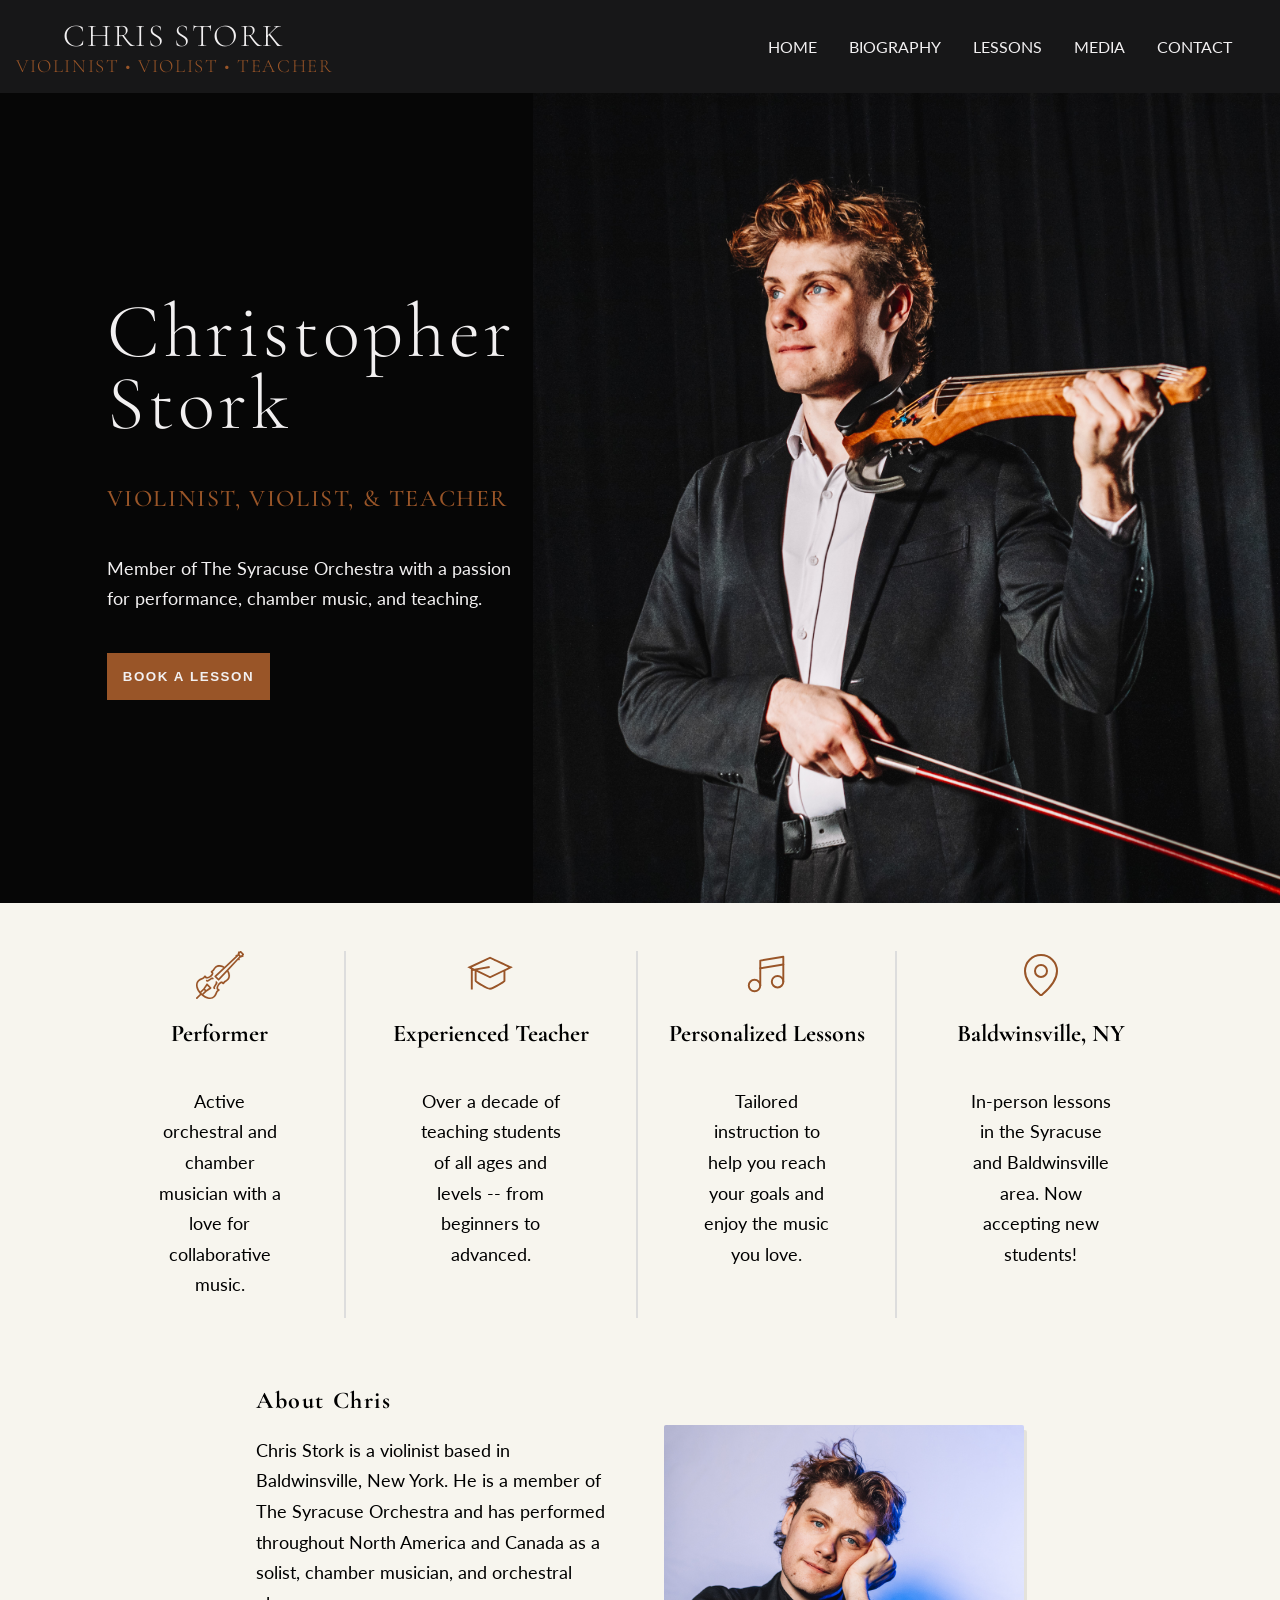
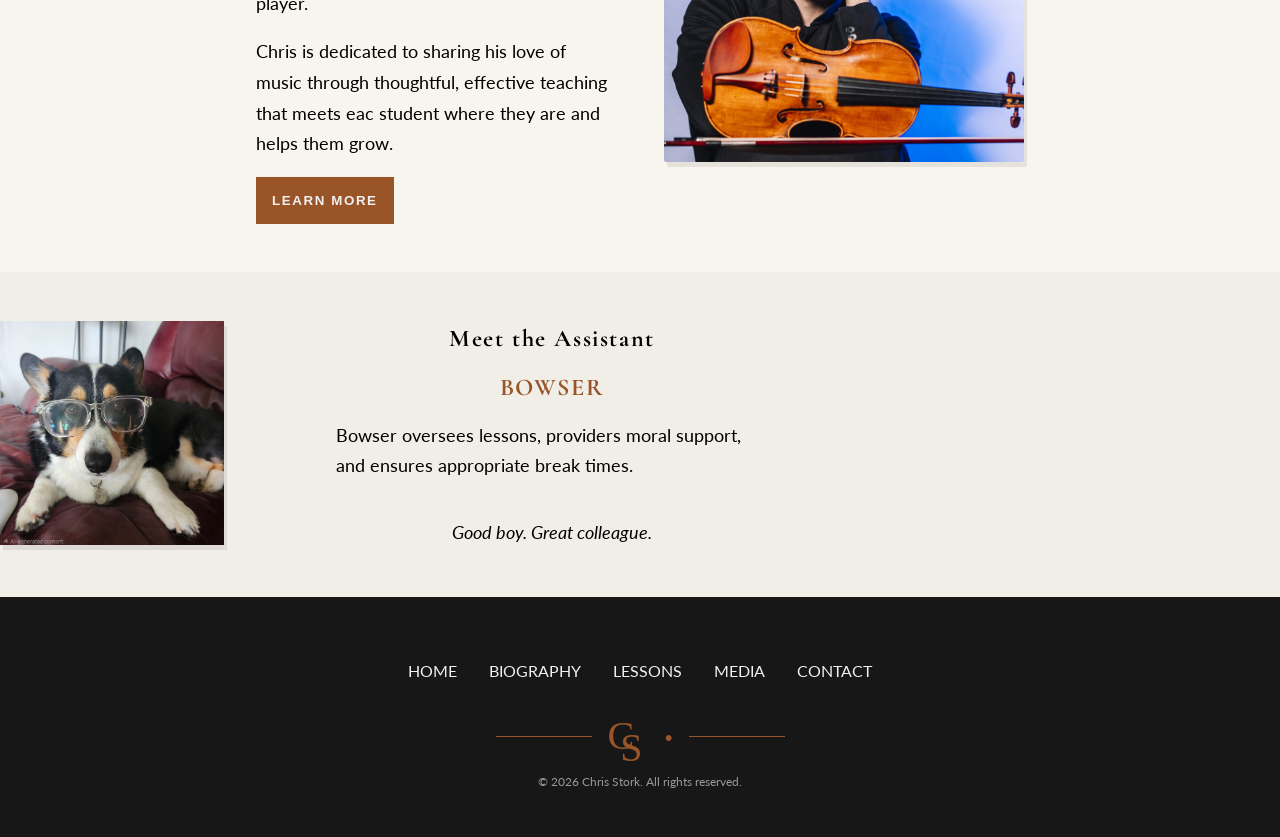
==== index.html @ 8576b308 "Initial website" ====
<!DOCTYPE html>
<html lang="en">

<head>
  <meta charset="UTF-8">
  <meta name="viewport" content="width=device-width, initial-scale=1.0">
  <meta http-equiv="X-UA-Compatible" content="ie=edge">
  <title>Chris Stork</title>
  <link rel="stylesheet" href="css/styles.css">
  <link rel="stylesheet" href="css/style.css">
  <link rel="preconnect" href="https://fonts.googleapis.com">
  <link rel="preconnect" href="https://fonts.gstatic.com" crossorigin>
  <link
    href="https://fonts.googleapis.com/css2?family=Cormorant+Garamond:wght@400;500;600;700&family=Lato:wght@300;400;700&display=swap"
    rel="stylesheet">
</head>

<body class="home-page">


  <header class="site-header" id="home">

    <div class="flex header">
      <div class="flex column align-center justify-center">
        <div class="header-brand">

          <span class="mobile-logo monogram">
            <span class="c">C</span>
            <span class="s">S</span>
          </span>

          <div class="mobile-name">
            CHRIS STORK
          </div>

          <div class="desktop-logo flex column align-center">
            <h1 class="margin-0 white lighter-font">CHRIS STORK</h1>
            <h3 id="header-subtitle" class="orange margin-0 lighter-font">
              Violinist • Violist • Teacher
            </h3>
          </div>

        </div>
      </div>
      <nav class="navbar flex">
        <a class="flex align-center" href="#home">Home</a>
        <a class="flex align-center" href="biography.html">Biography</a>
        <a class="flex align-center" href="lessons.html">Lessons</a>
        <a class="flex align-center" href="media.html">Media</a>
        <a class="flex align-center" href="contact.html">Contact</a>
      </nav>

      <button class="menu-toggle" aria-label="Open navigation">
        <span></span>
        <span></span>
        <span></span>
      </button>
    </div>


  </header>

  <main>
    <main>

      <section class="hero flex">

        <div class="hero-text flex column justify-center">
          <div class="hero-content flex column ">
            <h1 class="white margin-0">
              Christopher<br>
              Stork
            </h1>
            <div class="accent-line"></div>
            <h2 class="orange margin-0">Violinist, Violist, & Teacher</h2>

            <p class="white">
              Member of The Syracuse Orchestra with
              a passion for performance, chamber music,
              and teaching.
            </p>

            <button class="white"><a href="contact.html">Book a Lesson</a></button>
          </div>
        </div>
        <div class="hero-photo">
          <img src="images/ChristopherStork-71-2.JPG" alt="Christopher Stork">
        </div>

      </section>

      <section class="flex gap3 column padding-top-3">
        <div class="width-100 flex justify-center">
          <div class="flex features">
            <div class="feature-controls">
              <button class="feature-prev" aria-label="Previous feature">‹</button>

              <div class="feature-dots">
                <button class="feature-dot active"></button>
                <button class="feature-dot"></button>
                <button class="feature-dot"></button>
              </div>

              <button class="feature-next" aria-label="Next feature">›</button>
            </div>
            <div class="feature flex align-center column active">
              <svg fill="#995528" version="1.1" id="Layer_1" xmlns="http://www.w3.org/2000/svg"
                xmlns:xlink="http://www.w3.org/1999/xlink" viewBox="0 0 512 512" xml:space="preserve" stroke="#995528">
                <g id="SVGRepo_bgCarrier" stroke-width="0"></g>
                <g id="SVGRepo_tracerCarrier" stroke-linecap="round" stroke-linejoin="round"></g>
                <g id="SVGRepo_iconCarrier">
                  <g>
                    <g>
                      <path
                        d="M512,36.623c0-2.892-1.127-5.613-3.172-7.658L483.032,3.168c-4.222-4.221-11.092-4.221-15.317,0.001l-5.024,5.024 l-0.252-0.252c-3.357-3.364-8.806-3.368-12.168-0.011c-3.364,3.357-3.37,8.806-0.013,12.17l0.264,0.265l-5.029,5.029 c-3.151,3.153-3.944,7.783-2.388,11.684l-5.832,5.453l-1.145-1.145c-3.362-3.36-8.809-3.36-12.169,0 c-3.36,3.36-3.36,8.808,0,12.168l0.737,0.737L304.204,166.934c-16.085-10.071-33.83-16.128-50.634-17.175 c-20.482-1.277-38.704,4.985-51.349,17.628c-10.245,10.243-17.316,19.916-22.224,30.401c-1.964,3.308-6.364,9.006-14.653,12.227 c-4.997,1.961-8.27,6.697-8.336,12.065c-0.067,5.342,3.048,10.139,7.946,12.253l0.464,0.208c0.295,0.166,0.6,0.315,0.916,0.445 c0.995,0.413,1.29,0.844,1.381,0.98c0.885,1.298,0.483,5.045-2.489,10.208c-3.837,6.666-10.84,13.758-19.222,19.465 c-8.363,5.706-17.521,9.626-25.125,10.756c-5.792,0.862-9.408-0.091-10.375-1.358c-0.179-0.32-1.023-1.899-3.234-7.051 c-1.96-4.547-6.397-7.461-11.34-7.461c-0.055,0-0.11,0-0.164,0.001c-5.002,0.065-9.437,3.107-11.295,7.748 c-1.509,3.766-3.698,7.098-6.506,9.907c-3.145,3.145-7.003,5.522-11.155,6.872c-19.29,6.262-35.258,15.344-46.179,26.264 c-18.372,18.373-24.765,44.834-18,74.512c5.578,24.467,19.611,49.614,39.785,71.593L2.997,496.839c-3.36,3.36-3.36,8.808,0,12.168 c1.681,1.681,3.884,2.521,6.085,2.521s4.405-0.84,6.085-2.521l39.417-39.417c21.974,20.172,47.12,34.205,71.589,39.779 c7.718,1.759,15.216,2.627,22.412,2.627c20.478,0,38.504-7.036,52.097-20.631c10.904-10.903,19.991-26.862,26.283-46.164 c2.595-8.006,8.703-14.448,16.751-17.672c1.597-0.637,3.006-1.561,4.183-2.74c2.877-2.877,4.135-7.005,3.366-11.044 c-0.766-4.016-3.472-7.385-7.269-9.028c-5.211-2.229-6.716-3.042-7.02-3.216c-3.419-2.514-2.443-18.133,9.39-35.513 c5.709-8.376,12.804-15.38,19.468-19.214c5.163-2.971,8.912-3.372,10.203-2.492c0.142,0.098,0.576,0.393,0.988,1.388 c0.13,0.312,0.278,0.616,0.443,0.909l0.189,0.431c2.112,4.92,6.909,8.048,12.274,7.98c5.364-0.07,10.097-3.343,12.064-8.352 c3.255-8.334,8.943-12.693,12.227-14.619c10.496-4.937,20.165-12.015,30.393-22.245c12.64-12.639,18.896-30.874,17.617-51.344 c-1.05-16.801-7.103-34.547-17.165-50.639l105.839-113.21l1.092,1.092c1.681,1.681,3.884,2.521,6.085,2.521 c2.202,0,4.405-0.84,6.085-2.521c3.36-3.36,3.36-8.808,0-12.168l-1.503-1.502l12.261-13.115c1.291,0.515,2.659,0.774,4.029,0.774 c2.773,0,5.547-1.056,7.659-3.167l5.019-5.019l0.263,0.263c1.681,1.681,3.883,2.521,6.085,2.521c2.202,0,4.404-0.84,6.084-2.521 c3.362-3.36,3.362-8.809,0.001-12.169l-0.263-0.264l5.029-5.029C510.874,42.237,512,39.516,512,36.623z M60.529,451.488 c-1.662-1.662-3.269-3.354-4.849-5.057l29.162-29.163l9.892,9.892l-29.163,29.163C63.872,454.748,62.185,453.145,60.529,451.488z M332.441,297.609c-8.876,8.877-17.086,14.906-25.835,18.974c-0.215,0.1-0.423,0.208-0.629,0.325 c-4.215,2.399-11.257,7.435-16.586,16.417c-1.073-1.232-2.292-2.318-3.654-3.249c-7.493-5.112-17.616-4.478-28.495,1.786 c-8.964,5.159-17.879,13.838-25.107,24.441c-16.628,24.426-18.693,49.989-4.828,59.445c0.263,0.179,0.571,0.379,0.98,0.615 c-8.321,5.673-14.568,13.886-17.693,23.52c-5.374,16.486-13.217,30.448-22.085,39.316c-17.993,17.992-41.757,17.213-58.516,13.394 c-17.13-3.904-34.768-12.64-51.207-25.149l33.592-33.592l48.223-32.021c2.15-1.427,3.546-3.745,3.802-6.313 c0.256-2.568-0.653-5.116-2.477-6.94l-38.505-38.504c-1.825-1.825-4.376-2.733-6.941-2.477c-2.568,0.257-4.885,1.652-6.312,3.802 l-32.02,48.223l-33.591,33.591c-12.509-16.441-21.246-34.078-25.15-51.208c-3.822-16.766-4.602-40.526,13.391-58.518 c8.878-8.879,22.843-16.714,39.327-22.066c6.724-2.188,12.952-6.016,18.006-11.071c2.047-2.047,3.885-4.265,5.505-6.638 c0.229,0.398,0.422,0.7,0.598,0.955c5.11,7.491,14.761,10.599,27.174,8.753c10.235-1.521,21.704-6.339,32.286-13.558 c10.601-7.218,19.284-16.132,24.446-25.101c6.263-10.881,6.9-20.999,1.788-28.497c-0.93-1.361-2.016-2.58-3.25-3.654 c8.931-5.298,13.987-12.324,16.411-16.537c0.127-0.221,0.246-0.449,0.352-0.68c4.039-8.736,10.061-16.945,18.951-25.835 c16.968-16.969,48.078-16.759,76.748-0.407l-91.452,85.499c-1.703,1.592-2.688,3.809-2.727,6.142s0.87,4.58,2.518,6.229 l35.501,35.501c1.615,1.615,3.804,2.521,6.085,2.521c0.048,0,0.096,0,0.145-0.001c2.333-0.039,4.548-1.023,6.142-2.727 l85.494-91.447C349.182,249.546,349.395,280.656,332.441,297.609z M95.906,403.992l22.784-34.313l23.633,23.632l-34.314,22.784 L95.906,403.992z M240.856,294.057l-22.916-22.916l236.09-220.717l7.546,7.546L240.856,294.057z M478.951,49.82l-16.774-16.774 l13.196-13.197l16.775,16.774L478.951,49.82z">
                      </path>
                    </g>
                  </g>
                  <g>
                    <g>
                      <path
                        d="M226.714,349.078c5.127-8.169,2.653-18.984-5.515-24.111c-4.026-2.526-9.336-1.311-11.863,2.713 c-2.526,4.025-1.313,9.336,2.713,11.863c0.131,0.083,0.17,0.255,0.088,0.384l-25.663,40.884 c-2.483,3.956-3.277,8.644-2.235,13.198c1.042,4.554,3.795,8.429,7.751,10.912c1.422,0.893,3.004,1.318,4.566,1.318 c2.863,0,5.662-1.428,7.296-4.032c2.526-4.025,1.311-9.336-2.713-11.862c-0.034-0.022-0.099-0.062-0.124-0.174 c-0.025-0.112,0.015-0.177,0.036-0.21L226.714,349.078z">
                      </path>
                    </g>
                  </g>
                  <g>
                    <g>
                      <path
                        d="M187.034,290.802c-2.484-3.957-6.36-6.709-10.913-7.751c-4.556-1.042-9.242-0.248-13.197,2.236l-40.884,25.663 c-0.033,0.022-0.1,0.062-0.211,0.036c-0.112-0.025-0.153-0.09-0.173-0.124c-2.526-4.026-7.837-5.241-11.863-2.713 c-4.025,2.526-5.24,7.837-2.713,11.862c2.484,3.957,6.36,6.709,10.913,7.751c1.308,0.298,2.625,0.446,3.934,0.446 c3.25,0,6.442-0.912,9.263-2.682l40.884-25.663c0.033-0.022,0.101-0.061,0.211-0.036c0.112,0.025,0.153,0.089,0.173,0.124 c2.528,4.026,7.837,5.24,11.863,2.713C188.346,300.139,189.561,294.828,187.034,290.802z">
                      </path>
                    </g>
                  </g>
                </g>
              </svg>
              <h2>Performer</h2>
              <p>Active orchestral and chamber musician with a love for collaborative music.</p>
            </div>

            <div class="feature flex align-center column">
              <svg xmlns="http://www.w3.org/2000/svg" viewBox="0 0 25 25" fill="#995528" stroke="#995528"
                stroke-width="0.00024000000000000003">
                <g id="SVGRepo_bgCarrier" stroke-width="0"></g>
                <g id="SVGRepo_tracerCarrier" stroke-linecap="round" stroke-linejoin="round" stroke="#CCCCCC"
                  stroke-width="0.048"></g>
                <g id="SVGRepo_iconCarrier">
                  <path
                    d="M17.673 5.606a3326.02 3326.02 0 0 1-5.671-2.674L.138 8.524l2.03.98L2 9.531V20h1v-9.626l.72-.124.28.135v5.288c0 .914 5.206 3.533 6.249 4.049a3.89   3.89 0 0 0 3.48-.026C20 16.486 20 15.895 20 15.673v-5.288l3.854-1.857s-3.8-1.801-6.181-2.922zM19 15.504a51.526 51.526 0 0 1-5.726 3.302 2.884 2.884 0 0   1-2.582.02A40.184 40.184 0 0 1 5 15.521v-4.655l7 3.373 7-3.373zm-7-2.373L5.416 9.958l6.469-1.115-.17-.987-7.85 1.354-1.403-.676 9.537-4.495c.825.393 8.523  4.014 9.542 4.494z">
                  </path>
                  <path fill="none" d="M0 0h24v24H0z"></path>
                </g>
              </svg>
              <h2>Experienced Teacher</h2>
              <p>Over a decade of teaching students of all ages and levels -- from beginners to advanced.</ p>
            </div>

            <div class="feature flex align-center column">
              <svg xmlns="http://www.w3.org/2000/svg" viewBox="0 0 25 25" fill="none" stroke="#995528" stroke-width="1"
                stroke-linecap="round" stroke-linejoin="round" class="lucide lucide-music4-icon lucide-music-4">
                <path d="M9 18V5l12-2v13" />
                <path d="m9 9 12-2" />
                <circle cx="6" cy="18" r="3" />
                <circle cx="18" cy="16" r="3" />
              </svg>
              <h2>Personalized Lessons</h2>
              <p>Tailored instruction to help you reach your goals and enjoy the music you love.</p>
            </div>

            <div class="feature flex align-center column">
              <svg xmlns="http://www.w3.org/2000/svg" viewBox="0 0 24 24" fill="none" stroke="#995528" stroke-width="1"
                stroke-linecap="round" stroke-linejoin="round" class="lucide lucide-map-pin-icon lucide-map-pin">
                <path
                  d="M20 10c0 4.993-5.539 10.193-7.399 11.799a1 1 0 0 1-1.202 0C9.539 20.193 4 14.993 4 10a8 8 0 0 1 16 0" />
                <circle cx="12" cy="10" r="3" />
              </svg>
              <h2>Baldwinsville, NY</h2>
              <p>In-person lessons in the Syracuse and Baldwinsville area. Now accepting new students!</p>
            </div>
          </div>
        </div>

        <div class="width-100 justify-center flex">
          <div class="flex paragraph-picture align-center">
            <div class="about">
              <h1>About Chris</h1>
              <div class="accent-line"></div>
              <p>Chris Stork is a violinist based in Baldwinsville, New York. He is a member of The Syracuse Orchestra
                and has performed throughout North America and Canada as a solist, chamber musician, and orchestral
                player.</p>
              <p>Chris is dedicated to sharing his love of music through thoughtful, effective teaching that meets eac
                student where they are and helps them grow.</p>
              <button class="white"><a href="biography.html">Learn More</a></button>
            </div>
            <div class="about-picture">
              <img id="chris-about" class="box-shadow" src="images/ChristopherStork-21-2.jpg">
            </div>
          </div>

        </div>

        </div>

      </section>

      <section id="bowser" class="soft-brown margin-top-3 padding-top-2 padding-bottom-2">
        <div class="flex paragraph-picture align-center justify-self-center">
          <div class="smaller">
            <img src="images/bowser.jpg" id="bowser-pic" class="box-shadow">
          </div>
          <div class="flex column bigger bowser align-center">

            <h1 class="title">Meet the Assistant</h1>
            <h2 class="orange title margin-0">Bowser</h2>

            <p>
              Bowser oversees lessons, providers moral support,
              and ensures appropriate break times.
            </p>
            <p class="italic">Good boy. Great colleague.</p>
          </div>
        </div>
      </section>
    </main>
  </main>
  <script src="js/scripts.js"></script>
</body>

<footer class="footer">

  <div class="flex justify-center padding-2">
    <nav id="footer-nav" class="navbar flex justify-center">
      <a class="flex align-center" href="#home">Home</a>
      <a class="flex align-center" href="biography.html">Biography</a>
      <a class="flex align-center" href="lessons.html">Lessons</a>
      <a class="flex align-center" href="media.html">Media</a>
      <a class="flex align-center" href="contact.html">Contact</a>
    </nav>
  </div>

  <div class="footer-logo">
    <span class="footer-line"></span>

    <span class="monogram">
      <span class="c">C</span>
      <span class="s">S</span>
    </span>

    <span class="footer-dot">•</span>
    <span class="footer-line"></span>
  </div>

  <p>© 2026 Chris Stork. All rights reserved.</p>

</footer>

</html>
---- css/styles.css ----
* {
  box-sizing: border-box;
}

body {
  margin: 0;
  padding: 0;
  background-color: #f7f5ee;
  height: 100%;
  font-family: "Lato", sans-serif;
}

h1,
h2,
h3,
h4 {
  font-family: "Cormorant Garamond", serif;
  letter-spacing: 0.1rem;
}
p {
  font-size: 1.125rem;
  line-height: 1.7;
}

img,
picture,
video {
  max-width: 100%;
}

svg {
  height: 3rem;
}

button {
  background-color: #995528;
  border: none;
  padding: 1rem;
  letter-spacing: 0.1rem;
  width: fit-content;
  cursor: pointer;
  font-weight: 700;
  transition: 0.3s ease;
}

button:hover {
  background-color: #b56835;
}

/* -------------------------------------------
        +++++++ General Classes +++++++
    ------------------------------------------  */

.flex {
  display: flex;
}

.align-self-center {
  align-self: center;
}
.align-center {
  align-items: center;
}

.justify-center {
  justify-content: center;
}

.justify-self-center {
  justify-self: center;
}

.justify-space-between {
  justify-content: space-between;
}

.column {
  flex-direction: column;
}

.width-100 {
  width: 100%;
}
.width-85 {
  width: 85%;
}
.row {
  flex-direction: row;
}

.text-center {
  text-align: center;
}

.paragraph-picture {
  max-width: 60%;
  gap: 3rem;
}

.accent-dot {
  gap: 0.6rem;
  width: 12rem;
}

.accent-dot .line {
  height: 1px;
  background-color: #995528;
  flex: 1;
}

.accent-dot .dot {
  width: 5px;
  height: 5px;
  background-color: #995528;
  border-radius: 50%;
}

.accent-dot.accent-small {
  width: 4rem;
}

.orange {
  color: #995528;
}
.white {
  color: #f2f0f1;
}
.black {
  background-color: #060606;
}

.soft-brown {
  background-color: #f1ede7;
}

.padding-top-3 {
  padding-top: 3rem;
}

.padding-top-2 {
  padding-top: 2rem;
}

.padding-top {
  padding-top: 1rem;
}

.padding-3 {
  padding: 3rem;
}

.padding-2 {
  padding: 2rem;
}
.padding {
  padding: 1rem;
}

.padding-bottom-3 {
  padding-bottom: 3rem;
}

.padding-bottom-2 {
  padding-bottom: 2rem;
}
/*.title {
    letter-spacing: .1rem;
}
    */

.italic {
  font-style: italic;
}

.box-shadow {
  box-shadow: 3px 5px rgba(0, 0, 0, 0.08);
}

.gap3 {
  gap: 3rem;
}

.gap1 {
  gap: 1rem;
}

.margin-0 {
  margin: 0;
}

.margin-top-2 {
  margin-top: 2rem;
}

.margin-top-3 {
  margin-top: 3rem;
}
.lighter-font {
  font-weight: lighter;
}

/* CS monogram */

.monogram {
  position: relative;
  width: 2.5rem;
  height: 3rem;
  display: inline-block;

  color: #995528;
  font-family: serif;
  font-size: 2.5rem;
}

.monogram .c {
  position: absolute;
  left: 0;
  top: 0;
}

.monogram .s {
  position: absolute;
  left: 0.8rem;
  top: 0.7rem;
}

/* -------------------------------------------
        +++++++ Header/Nav Bar +++++++
    ------------------------------------------  */

.site-header {
  position: sticky;
  top: 0;
  z-index: 1000;
}

.header {
  background-color: #171718;
  padding: 1rem;
  gap: 0.6%;
  justify-content: space-between;
}

.header h3 {
  text-transform: uppercase;
}

.navbar {
  gap: 2rem;
  padding: 0rem 2rem;
}

.navbar a {
  position: relative;
  width: 5rem;
  transition: color 0.3s ease;
  width: fit-content;
}

a {
  text-decoration: none;
  outline-color: transparent;
  text-transform: uppercase;
}

a:link,
a:visited,
a:focus {
  color: #f2f0f1;
}

.navbar a:hover {
  color: #ad6333;
}

.navbar a::after {
  content: "";
  position: absolute;
  left: 0;
  bottom: 0.5rem;
  width: 100%;
  height: 2px;
  background-color: #995528;
  transform: scaleX(0);
  transition: transform 0.3s ease;
}

.navbar a:hover::after {
  transform: scaleX(1);
}

/* -------------------------------------------
        +++++++ Hero +++++++
    ------------------------------------------  */

.hero {
  background-color: #060606;
  height: 90vh;
}
.hero-text {
  flex: 1;
  min-width: 0;
  align-items: flex-end;
}

.hero-content {
  width: min(80%, 500px);
  height: 50%;
  justify-content: space-between;
}

.hero-photo {
  flex: 1.4;
}

.hero-photo img {
  height: 100%;
  object-fit: cover;
  object-position: center;
  display: block;
}

.hero-text h1 {
  letter-spacing: 0.25rem;
  font-size: clamp(3rem, 6vw, 5rem);
  line-height: 0.95;
  font-weight: lighter;
}

.hero-text h2 {
  text-transform: uppercase;
  font-weight: 500;
}



/* -------------------------------------------
        +++++++ Features/About +++++++
    ------------------------------------------  */

.feature:not(:last-child) {
  border-right: 2px solid #ddd; /* Fancy divider line for the features row */
}

.features {
  max-width: 85%;
}

.feature p {
  width: 50%;
  text-align: center;
}

.feature h2 {
  letter-spacing: normal;
}

.about {
  flex: 1;
}
.about-picture {
  flex: 1;
}

/* -------------------------------------------
        +++++++ Assistant Bowser +++++++
    ------------------------------------------  */

#chris-about {
  border-radius: 2px;
}

#bowser h2 {
  text-transform: uppercase;
}

#bowser-pic {
  width: 14rem;
  height: 14rem;
  object-fit: cover;
}

/* -------------------------------------------
        +++++++ Contact +++++++
    ------------------------------------------  */

form {
  flex-direction: column;
  display: flex;
  width: 100%;
}

.form {
  flex: 1;
}

label {
  text-transform: uppercase;
  letter-spacing: 0.1rem;
  margin-bottom: 0.5rem;
  margin-top: 1.5rem;
}

.form input,
.form textarea {
  padding: 1rem;
  font-size: 1rem;
  border: 1px solid #b8b3ad;
  background-color: transparent;
  font-family: inherit;
}

.form textarea {
  min-height: 10rem;
  resize: vertical;
}

.form input:focus,
.form textarea:focus {
  outline: none;
  border-color: #995528;
}

.contact {
  flex: 0.5;
}

#contact-p {
  padding: 2rem 2rem 0.5rem 0;
}

.contact h1 {
  font-size: clamp(3rem, 6vw, 4rem);
  padding: 0 0 1rem 0;
  margin: 0;
  font-weight: 700;
}

.accent-line-dot {
  display: flex;
  align-items: center;
  gap: 0.5rem;
  width: 13rem;
}

.accent-line-dot span {
  height: 1px;
  background-color: #995528;
  flex: 1;
}

.accent-line-dot div {
  width: 5px;
  height: 5px;
  background-color: #995528;
  border-radius: 50%;
}

.form button {
  width: 100%;
  margin-top: 1rem;
}

/* -------------------------------------------
        +++++++ Biography +++++++
    ------------------------------------------  */

#chris-bio {
  overflow: hidden;
}

.bigger {
  flex: 1.5;
}

.smaller {
  flex: 1;
}

.bio {
  background-color: #060606;
  margin-bottom: 2rem;
}

.bio h1 {
  text-transform: uppercase;
  font-weight: 400;
  font-size: clamp(3rem, 6vw, 3rem);
  margin: 1rem;
}

.bio h2 {
  font-style: italic;
}

/* -------------------------------------------
        +++++++ Media +++++++
    ------------------------------------------  */

.video-grid {
  display: grid;
  grid-template-columns: repeat(2, 1fr);
  gap: 3rem 2rem;
}

.youtube-video {
  width: 100%;
  aspect-ratio: 16 / 9;
}

.video-card h2 {
  margin-top: 1rem;
  margin-bottom: 0.4rem;
  letter-spacing: normal;
}

.video-card p {
  margin: 0;
}

/* -------------------------------------------
            +++++++ LESSONS/FAQ +++++++
    ------------------------------------------  */
.faq-section {
    padding: 80px 20px;
    background-color: #f8f5f0;
}

.faq-container {
    max-width: 900px;
    margin: 0 auto;
}

.faq-section .section-heading {
    text-align: center;
    margin-bottom: 40px;
}

.faq-item {
    border-bottom: 1px solid #d6cec3;
}

.faq-item:first-child {
    border-top: 1px solid #d6cec3;
}

.faq-item summary {
    position: relative;
    padding: 22px 45px 22px 0;

    font-size: 1.05rem;
    font-weight: 600;

    cursor: pointer;
    list-style: none;
}

/* Removes default arrow */
.faq-item summary::-webkit-details-marker {
    display: none;
}

/* Plus sign */
.faq-item summary::after {
    content: "+";
    position: absolute;
    right: 5px;
    top: 50%;
    transform: translateY(-50%);

    font-size: 1.5rem;
    font-weight: 300;
    color: #b58a50;
}

/* Change + to − when open */
.faq-item[open] summary::after {
    content: "−";
}

.faq-item p {
    margin: 0;
    padding: 0 45px 22px 0;

    line-height: 1.7;
    color: #555;
}


/* -------------------------------------------
        +++++++ Footer +++++++
    ------------------------------------------  */

.footer {
  background-color: #171718;
  padding: 2rem 0;
  text-align: center;
}

.footer-logo {
  display: flex;
  justify-content: center;
  align-items: center;
  gap: 1rem;
}

.footer-line {
  width: 6rem;
  height: 1px;
  background-color: #995528;
}

.footer-dot {
  color: #995528;
  font-size: 1rem;
}

/* Copyright */

.footer p {
  color: #999;
  font-size: 0.75rem;
  margin-top: 0.75rem;
}

.footer a::after {
  content: "";
  position: absolute;
  left: 0;
  bottom: -1rem;
  width: 100%;
  height: 2px;
  background-color: #995528;
  transform: scaleX(0);
  transition: transform 0.3s ease;
}
---- css/style.css ----
.menu-toggle {
  display: none;
}
.mobile-logo,
.mobile-name {
  display: none;
}

.feature-controls {
  display: none;
}

@media (max-width: 768px) {
  /* -------------------------------------------
              +++++++ HEADER +++++++
    ------------------------------------------  */
  .container {
    width: 90%;
    margin: 0 auto;
    display: flex;
    justify-content: space-between;
    align-items: center;
  }

  html,
  body {
    width: 100%;
    margin: 0;
    padding: 0;
    overflow-x: hidden;
  }

  #header-subtitle {
    display: none;
  }

  .home-page .mobile-name {
    display: none;
  }

  .site-header,
  .header,
  .hero,
  .hero-text,
  .hero-photo {
    width: 100%;
    max-width: none;
  }

  .desktop-logo {
    display: none;
  }

  .mobile-logo {
    display: inline-block;
  }

  .header-brand {
    display: flex;
    flex-direction: column;
    align-items: center;
    gap: 7px;
  }

  .mobile-name {
    display: block;
    color: white;
    font-family: "Cormorant Garamond", serif;
    font-size: 1.25rem;
    letter-spacing: 0.08em;
  }

  .site-header .navbar {
    display: none;
    position: absolute;
    top: 100%;
    left: 0;
    width: 100%;
    padding: 1rem 0;
    gap: 0;
    flex-direction: column;
    align-items: center;
    background-color: #1f2026;
    z-index: 1000;
  }
  
  .monogram {
    width: 42px;
    height: 42px;
    font-size: 2.2rem;
  }

  .site-header .navbar.active {
    display: flex;
  }

  .site-header .navbar a {
    width: 100%;
    justify-content: center;
    padding: 1rem 0;
    color: #f2f0f1;
  }

  .site-header .navbar a::after {
    display: none;
  }

  .site-header h1 {
    font-size: 1.4rem;
    letter-spacing: 0.08em;
    white-space: nowrap;
    margin: 0;
  }

  .menu-toggle {
    display: flex;
    flex-direction: column;
    justify-content: center;
    gap: 6px;
    background: none;
    border: none;
    cursor: pointer;
  }

  .menu-toggle span {
    display: block;
    width: 28px;
    height: 2px;
    background-color: #f2f0f1;
  }

  .menu-toggle span {
    width: 28px;
    height: 2px;
    background-color: #f2f0f1;
  }

  .logo {
    white-space: nowrap;
  }

  /* -------------------------------------------
              +++++++ HERO +++++++
    ------------------------------------------  */
  .hero {
    position: relative;
    display: block;
    height: calc(100vh - 70px);
    min-height: 650px;
    overflow: hidden;
  }

  /* Photo fills the entire hero */
  .hero-photo {
    position: absolute;
    inset: 0;
    width: 100%;
    height: 100%;
  }

  .hero-photo img {
    width: 100%;
    height: 100%;
    object-fit: cover;
    object-position: 38% center;
  }

  /* Dark gradient over the photo */
  .hero-photo::after {
    content: "";
    position: absolute;
    inset: 0;
    background: linear-gradient(
      to bottom,
      rgba(0, 0, 0, 0.05) 0%,
      rgba(0, 0, 0, 0.15) 30%,
      rgba(0, 0, 0, 0.55) 60%,
      rgba(0, 0, 0, 0.9) 100%
    );
    pointer-events: none;
  }

  /* Text sits on top of photo */
  .hero-text {
    position: relative;
    z-index: 2;
    width: 100%;
    height: 100%;
    min-height: 0;
    display: flex;
    align-items: flex-end;
    padding-top: 16rem;
    box-sizing: border-box;
    background: transparent;
  }

  .hero-content {
    width: 82%;
    max-width: 320px;
    margin: 0 auto;
    text-align: left;

    /* Extra gradient directly behind text */
    background: linear-gradient(
      to right,
      rgba(0, 0, 0, 0.75),
      rgba(0, 0, 0, 0.3),
      rgba(0, 0, 0, 0)
    );
    padding: 1.5rem;
    box-sizing: border-box;
  }

  .hero-text h1 {
    font-size: 2.5rem;
    line-height: 1;
    margin: 0 0 1rem;
    color: white;
  }

  .hero-text h2 {
    font-size: 0.95rem;
    line-height: 1.5;
    margin: 0 0 1rem;
    color: #995528;
  }

  .hero-text p {
    max-width: 30ch;
    margin: 0 0 1.5rem;
    font-size: 1rem;
    line-height: 1.6;
    color: white;
  }

  .accent-line {
    margin-left: 0;
    margin-right: 0;
  }

  /* -------------------------------------------
            +++++++ FEATURES +++++++
    ------------------------------------------  */

  .features {
    width: 100%;
    overflow: hidden;
    position: relative;
    flex-direction: column-reverse;
  }

  .feature {
    display: none;
    width: 100%;
    padding: 2rem;
    box-sizing: border-box;
    text-align: center;
    border-right: 2px solid #ddd;
    border-left: 2px solid #ddd; /* Fancy divider line for the features row */
  }

  .feature.active {
    display: flex;
  }

  .feature svg {
    width: 55px;
    height: 55px;
    margin-bottom: 1rem;
  }

  .feature h2 {
    margin-bottom: 1rem;
  }

  .feature p {
    margin: 0 auto;
    line-height: 1.6;
    width: 100%;
  }

  .feature-controls {
    display: flex;
    justify-content: center;
    align-items: center;
    gap: 1rem;
    padding-bottom: 2rem;
  }

  .feature-prev,
  .feature-next {
    border: none;
    background: none;
    font-size: 2rem;
    cursor: pointer;
    color: #995528;
  }

  .feature-dots {
    display: flex;
    gap: 0.5rem;
  }

  .feature-dot {
    width: 8px;
    height: 8px;
    padding: 0;
    border: none;
    border-radius: 50%;
    background-color: #ccc;
  }

  .feature-dot.active {
    background-color: #995528;
  }
  .paragraph-picture {
    flex-direction: column;
    width: 82%;
    max-width: 400px;
    margin: 0 auto;
    gap: 2rem;
  }

  /* -------------------------------------------
            +++++++ ABOUT +++++++
    ------------------------------------------  */

  .about {
    width: 100%;
    flex: none;
  }

  .about h1 {
    text-align: center;
    margin-top: 0;
  }

  .about p {
    width: 100%;
    line-height: 1.7;
  }

  .about button {
    display: block;
    margin: 1.5rem auto 0;
  }

  .about-picture {
    width: 100%;
    flex: none;
    display: flex;
    justify-content: center;
  }

  .about-picture img {
    width: 100%;
    max-width: 350px;
    height: auto;
  }

  /* -------------------------------------------
            +++++++ MEDIA +++++++
    ------------------------------------------  */

  .video-grid {
    display: grid;
    grid-template-columns: 1fr;
    gap: 2rem;
    width: 100%;
  }

  .video-card {
    width: 100%;
    max-width: 100%;
    min-width: 0;
    overflow: hidden;
  }

  .youtube-video {
    display: block;
    width: 100%;
    max-width: 100%;
    aspect-ratio: 16 / 9;
    border: 0;
    margin-left: auto;
    margin-right: auto;
  }

  .video-card h2,
  .video-card p {
    width: 100%;
    max-width: 100%;
    box-sizing: border-box;
  }

  .video-card h2 {
    font-size: 1.4rem;
    line-height: 1.2;
    margin-top: 1rem;
    margin-bottom: 0.5rem;
  }

  .video-card p {
    line-height: 1.6;
  }

  .media-section {
    width: 100%;
    padding: 0 1.5rem;
    box-sizing: border-box;
    overflow: hidden;
  }

  .media-section h1 {
    max-width: 70%;
    text-align: center;
  }
 /* -------------------------------------------
            +++++++ LESSONS +++++++
    ------------------------------------------  */
  .teaching {
    flex-direction: column;
    gap:0;
  }

  /* -------------------------------------------
            +++++++ FOOTER +++++++
    ------------------------------------------  */

  #footer-nav {
    flex-wrap: wrap;
  }

  #footer-nav a {
    font-size: smaller;
  }
}
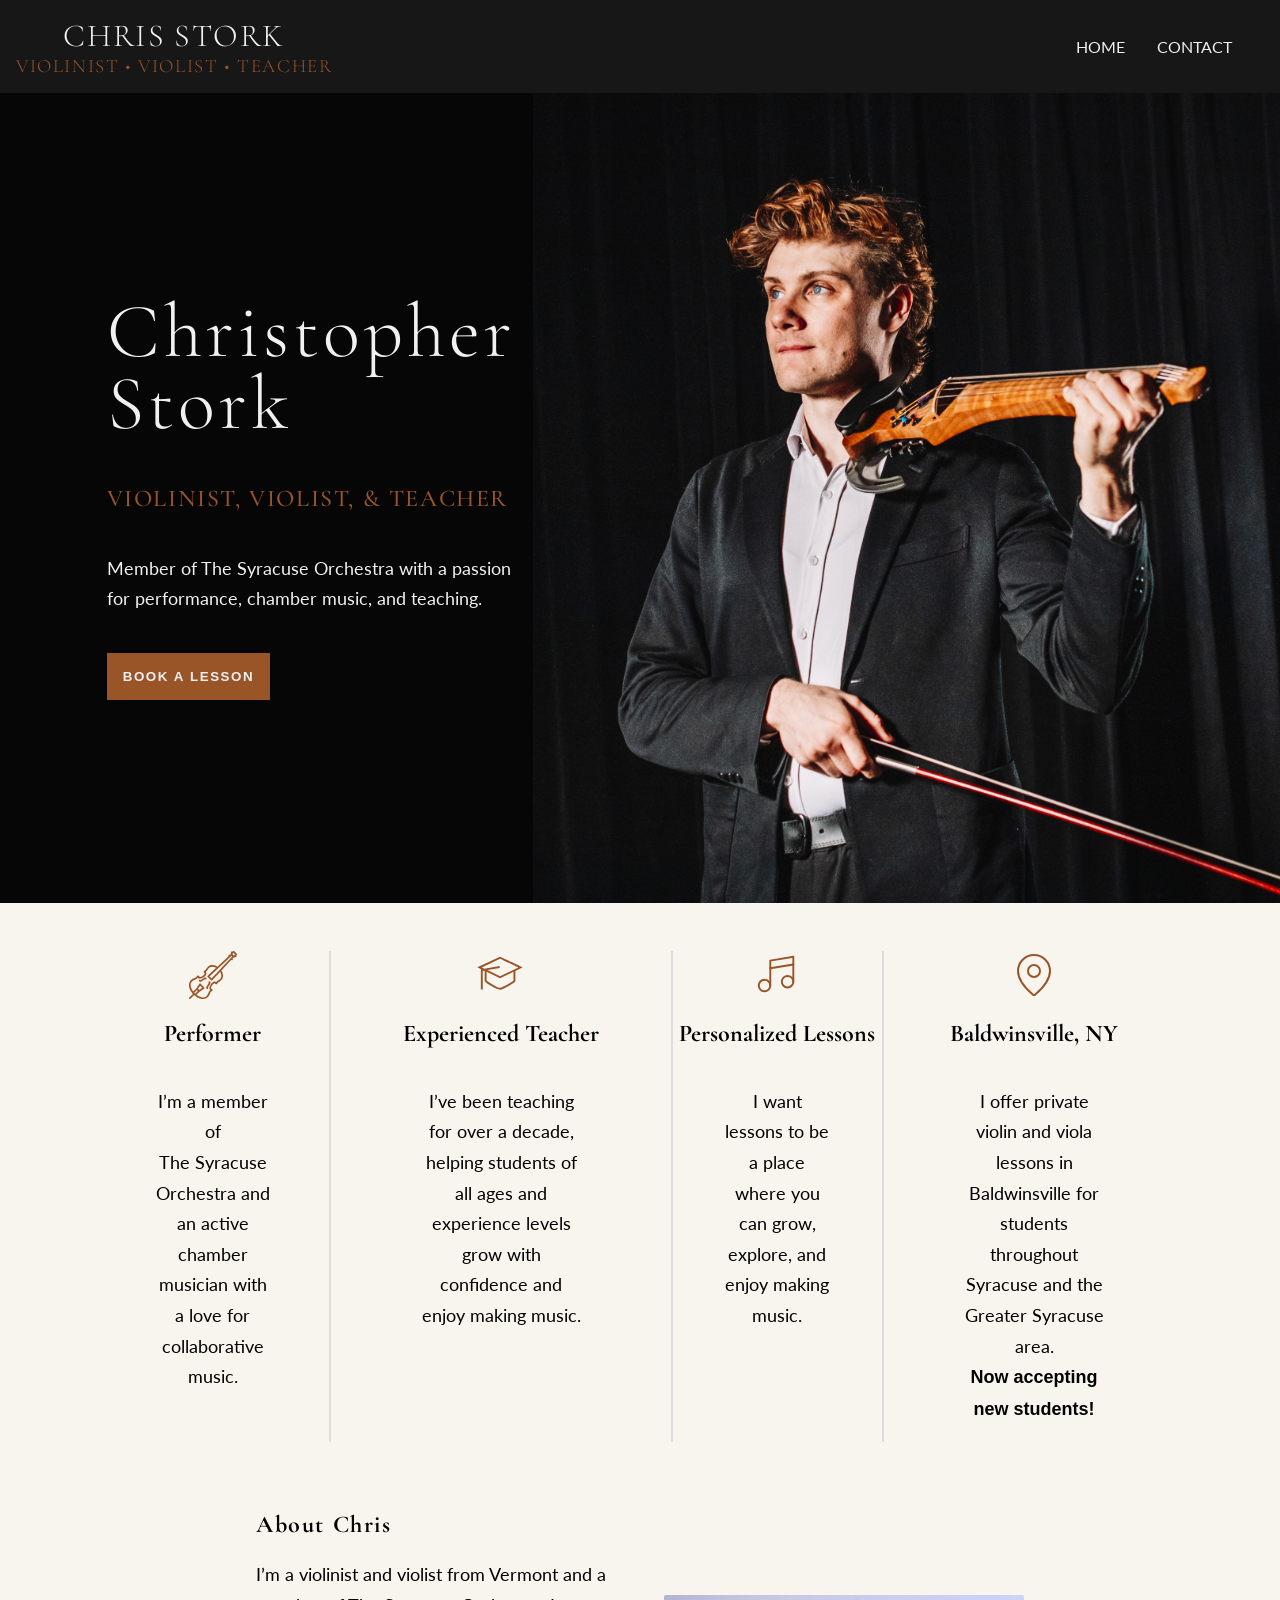
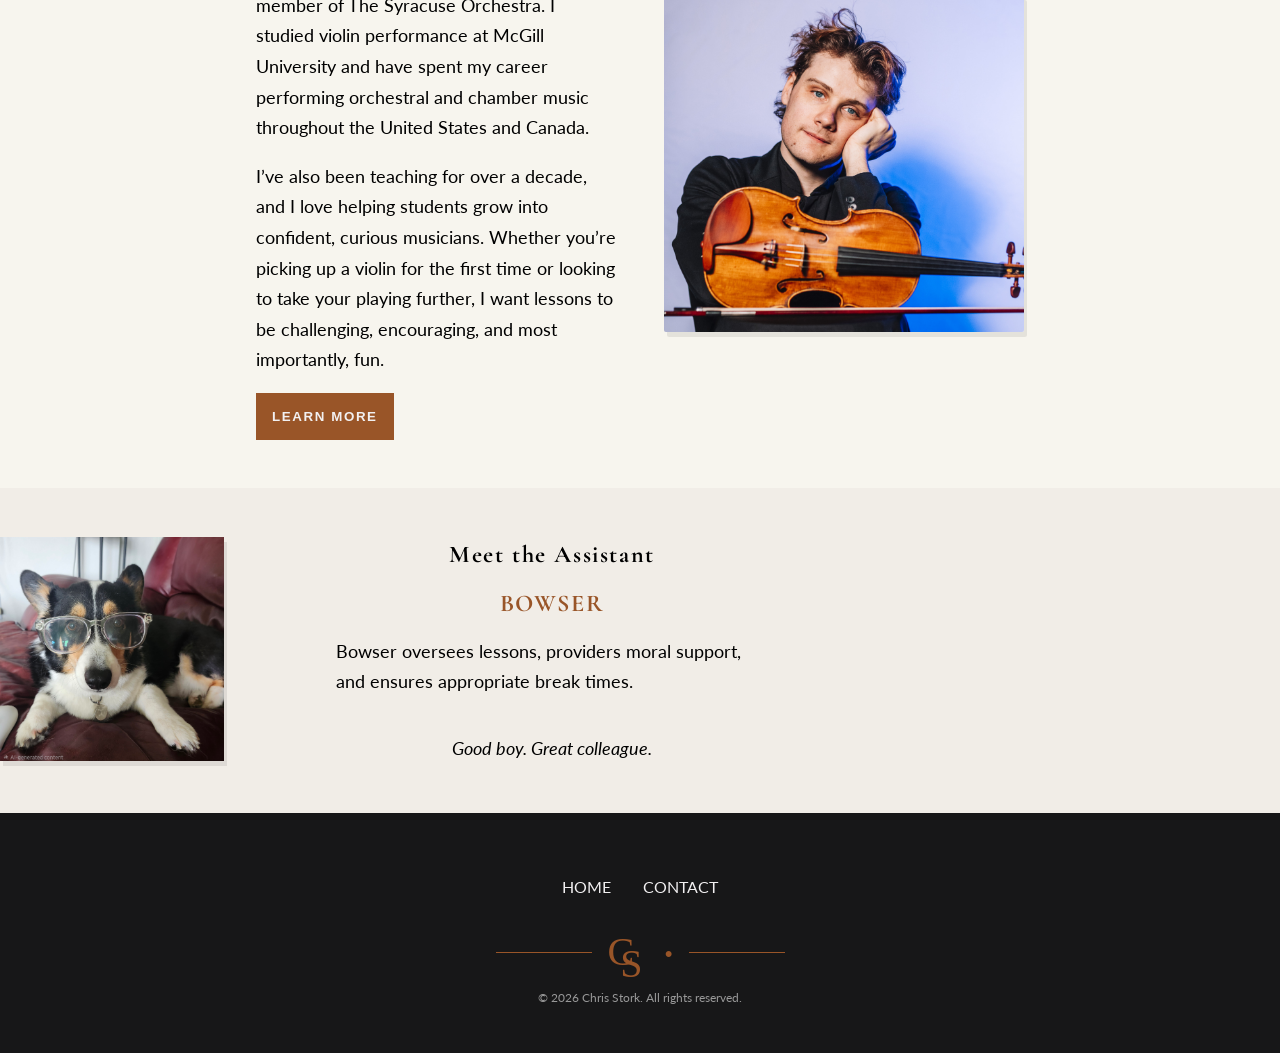
==== commit 2ace3ca5: "Deleted media, lessons, and bio page for simple version of website. Fixed footer height issues. Chan" ====
--- a/index.html
+++ b/index.html
@@ -44,9 +44,6 @@
       </div>
       <nav class="navbar flex">
         <a class="flex align-center" href="#home">Home</a>
-        <a class="flex align-center" href="biography.html">Biography</a>
-        <a class="flex align-center" href="lessons.html">Lessons</a>
-        <a class="flex align-center" href="media.html">Media</a>
         <a class="flex align-center" href="contact.html">Contact</a>
       </nav>
 
@@ -133,7 +130,8 @@
                 </g>
               </svg>
               <h2>Performer</h2>
-              <p>Active orchestral and chamber musician with a love for collaborative music.</p>
+              <p>I’m a member of <br>
+                The Syracuse Orchestra and an active chamber musician with a love for collaborative music.</p>
             </div>
 
             <div class="feature flex align-center column">
@@ -150,7 +148,7 @@
                 </g>
               </svg>
               <h2>Experienced Teacher</h2>
-              <p>Over a decade of teaching students of all ages and levels -- from beginners to advanced.</ p>
+              <p>I’ve been teaching for over a decade, helping students of all ages and experience levels grow with confidence and enjoy making music.</p>
             </div>
 
             <div class="feature flex align-center column">
@@ -162,7 +160,7 @@
                 <circle cx="18" cy="16" r="3" />
               </svg>
               <h2>Personalized Lessons</h2>
-              <p>Tailored instruction to help you reach your goals and enjoy the music you love.</p>
+              <p>I want lessons to be a place where you can grow, explore, and enjoy making music.</p>
             </div>
 
             <div class="feature flex align-center column">
@@ -173,7 +171,10 @@
                 <circle cx="12" cy="10" r="3" />
               </svg>
               <h2>Baldwinsville, NY</h2>
-              <p>In-person lessons in the Syracuse and Baldwinsville area. Now accepting new students!</p>
+              <p>I offer private violin and viola lessons in Baldwinsville for students throughout Syracuse and the
+              Greater Syracuse area. <br>
+              <b>Now accepting new students!</b>
+              </p>
             </div>
           </div>
         </div>
@@ -183,11 +184,9 @@
             <div class="about">
               <h1>About Chris</h1>
               <div class="accent-line"></div>
-              <p>Chris Stork is a violinist based in Baldwinsville, New York. He is a member of The Syracuse Orchestra
-                and has performed throughout North America and Canada as a solist, chamber musician, and orchestral
-                player.</p>
-              <p>Chris is dedicated to sharing his love of music through thoughtful, effective teaching that meets eac
-                student where they are and helps them grow.</p>
+              <p>I’m a violinist and violist from Vermont and a member of The Syracuse Orchestra. I studied violin performance at McGill University and have spent my career performing orchestral and chamber music throughout the United States and Canada.</p>
+
+              <p>I’ve also been teaching for over a decade, and I love helping students grow into confident, curious musicians. Whether you’re picking up a violin for the first time or looking to take your playing further, I want lessons to be challenging, encouraging, and most importantly, fun.</p>
               <button class="white"><a href="biography.html">Learn More</a></button>
             </div>
             <div class="about-picture">
@@ -229,9 +228,6 @@
   <div class="flex justify-center padding-2">
     <nav id="footer-nav" class="navbar flex justify-center">
       <a class="flex align-center" href="#home">Home</a>
-      <a class="flex align-center" href="biography.html">Biography</a>
-      <a class="flex align-center" href="lessons.html">Lessons</a>
-      <a class="flex align-center" href="media.html">Media</a>
       <a class="flex align-center" href="contact.html">Contact</a>
     </nav>
   </div>
--- a/css/styles.css
+++ b/css/styles.css
@@ -2,12 +2,24 @@
   box-sizing: border-box;
 }
 
+html,
 body {
+    min-height: 100%;
+}
+
+body {
+  min-height: 100vh;
+  display: flex;
+  flex-direction: column;
   margin: 0;
   padding: 0;
   background-color: #f7f5ee;
   height: 100%;
   font-family: "Lato", sans-serif;
+}
+
+main {
+    flex: 1;
 }
 
 h1,
--- a/css/style.css
+++ b/css/style.css
@@ -416,13 +416,22 @@
     text-align: center;
   }
  /* -------------------------------------------
-            +++++++ LESSONS +++++++
+            +++++++ LESSONS/FAQ +++++++
     ------------------------------------------  */
   .teaching {
     flex-direction: column;
     gap:0;
-  }
-
+
+  
+  }
+
+  /* -------------------------------------------
+            +++++++ LESSONS/FAQ +++++++
+    ------------------------------------------  */
+  .contact-center {
+    align-self: center;
+  }
+  
   /* -------------------------------------------
             +++++++ FOOTER +++++++
     ------------------------------------------  */
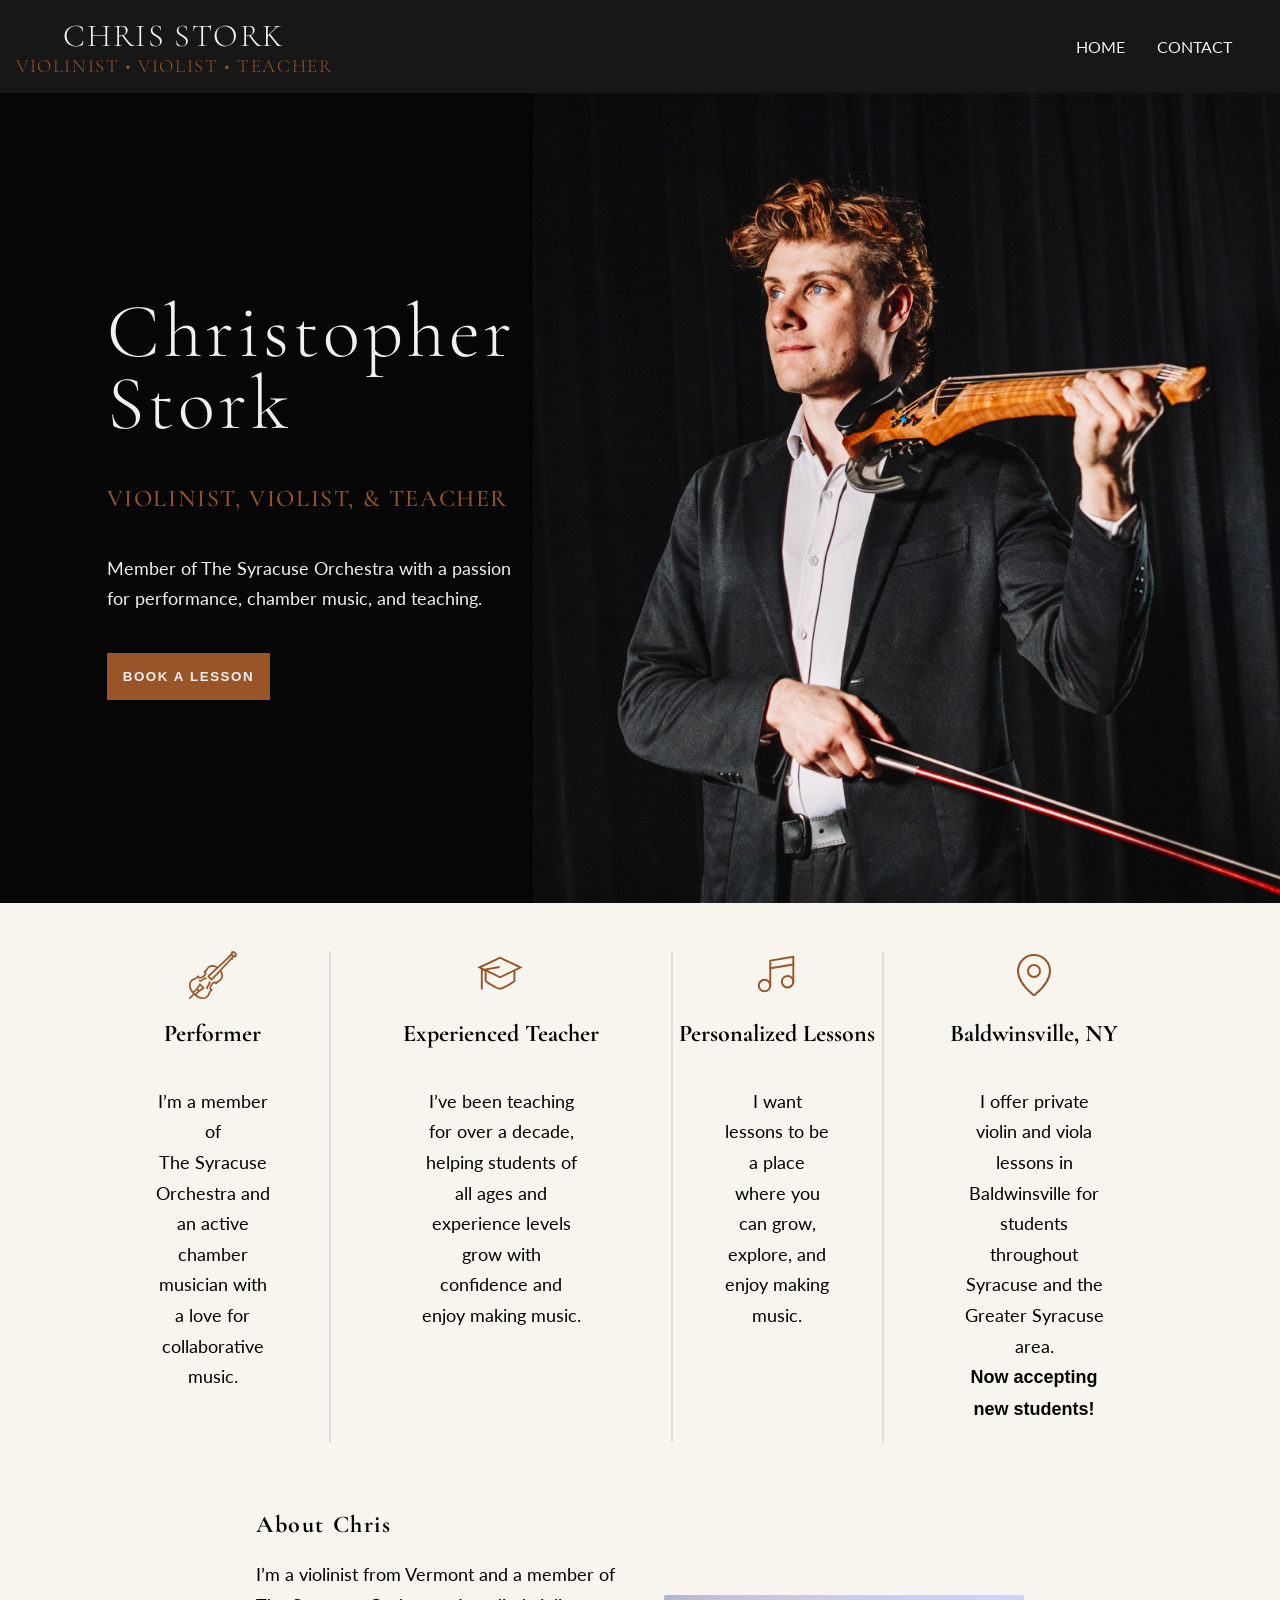
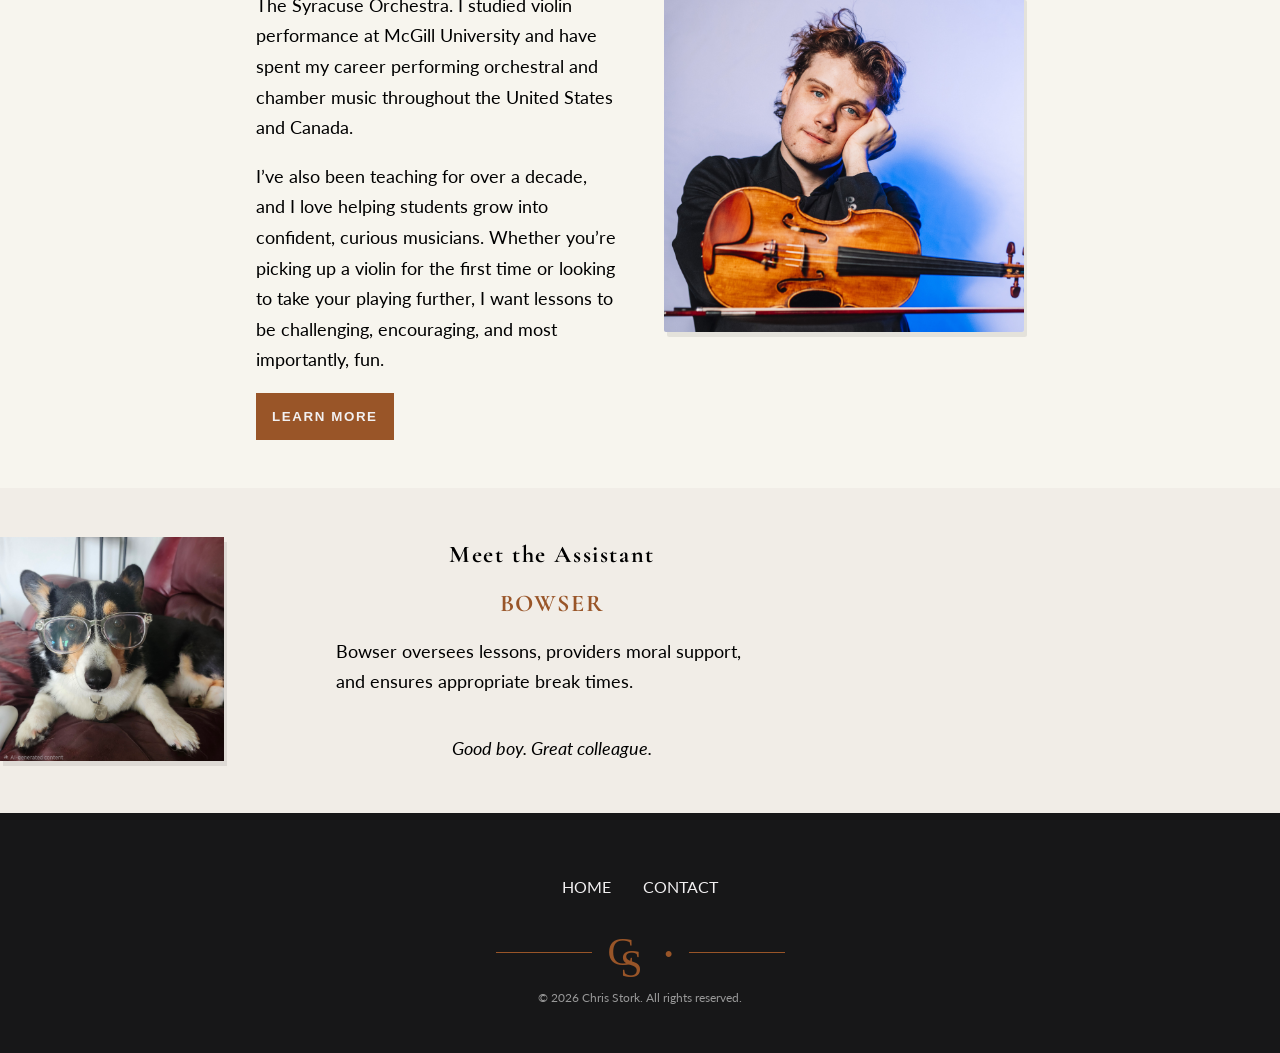
==== commit ae2617f1: "Fixed paragraph in About section." ====
--- a/index.html
+++ b/index.html
@@ -184,7 +184,7 @@
             <div class="about">
               <h1>About Chris</h1>
               <div class="accent-line"></div>
-              <p>I’m a violinist and violist from Vermont and a member of The Syracuse Orchestra. I studied violin performance at McGill University and have spent my career performing orchestral and chamber music throughout the United States and Canada.</p>
+              <p>I’m a violinist from Vermont and a member of The Syracuse Orchestra. I studied violin performance at McGill University and have spent my career performing orchestral and chamber music throughout the United States and Canada.</p>
 
               <p>I’ve also been teaching for over a decade, and I love helping students grow into confident, curious musicians. Whether you’re picking up a violin for the first time or looking to take your playing further, I want lessons to be challenging, encouraging, and most importantly, fun.</p>
               <button class="white"><a href="biography.html">Learn More</a></button>
